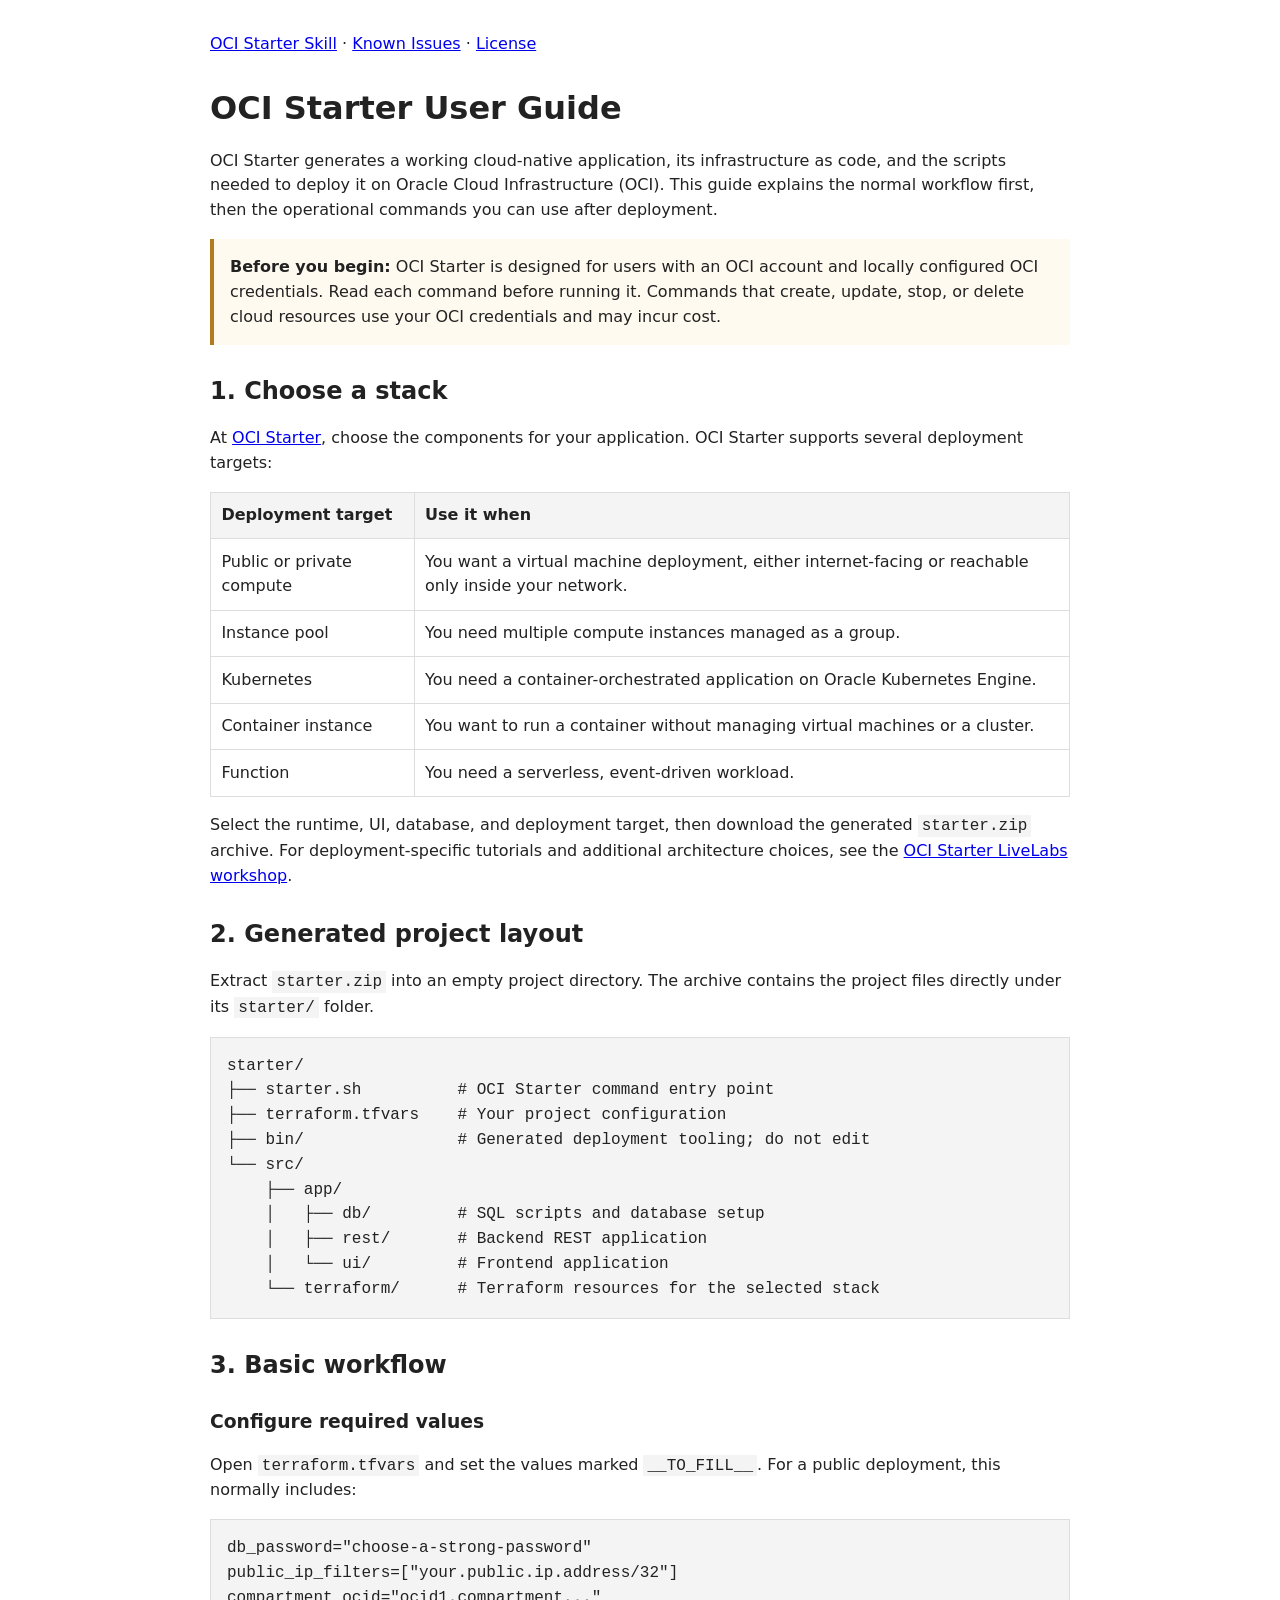
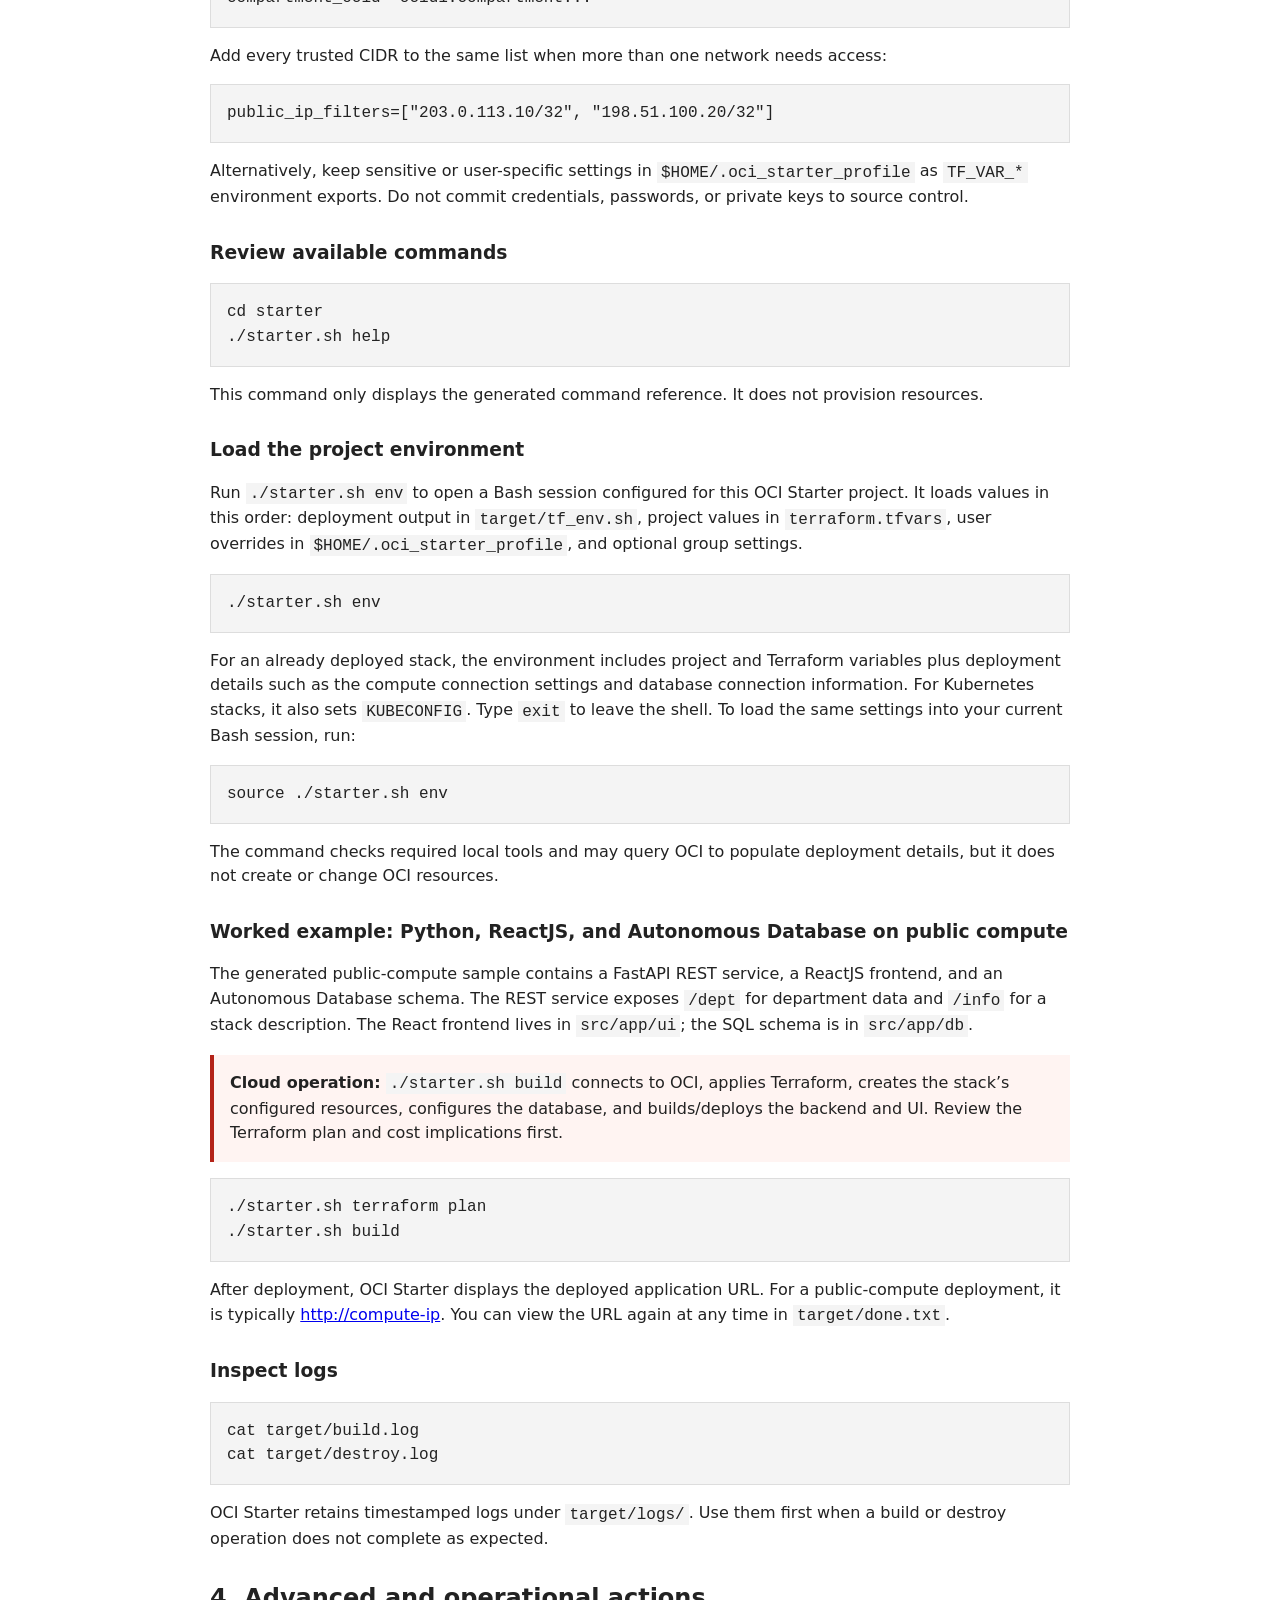
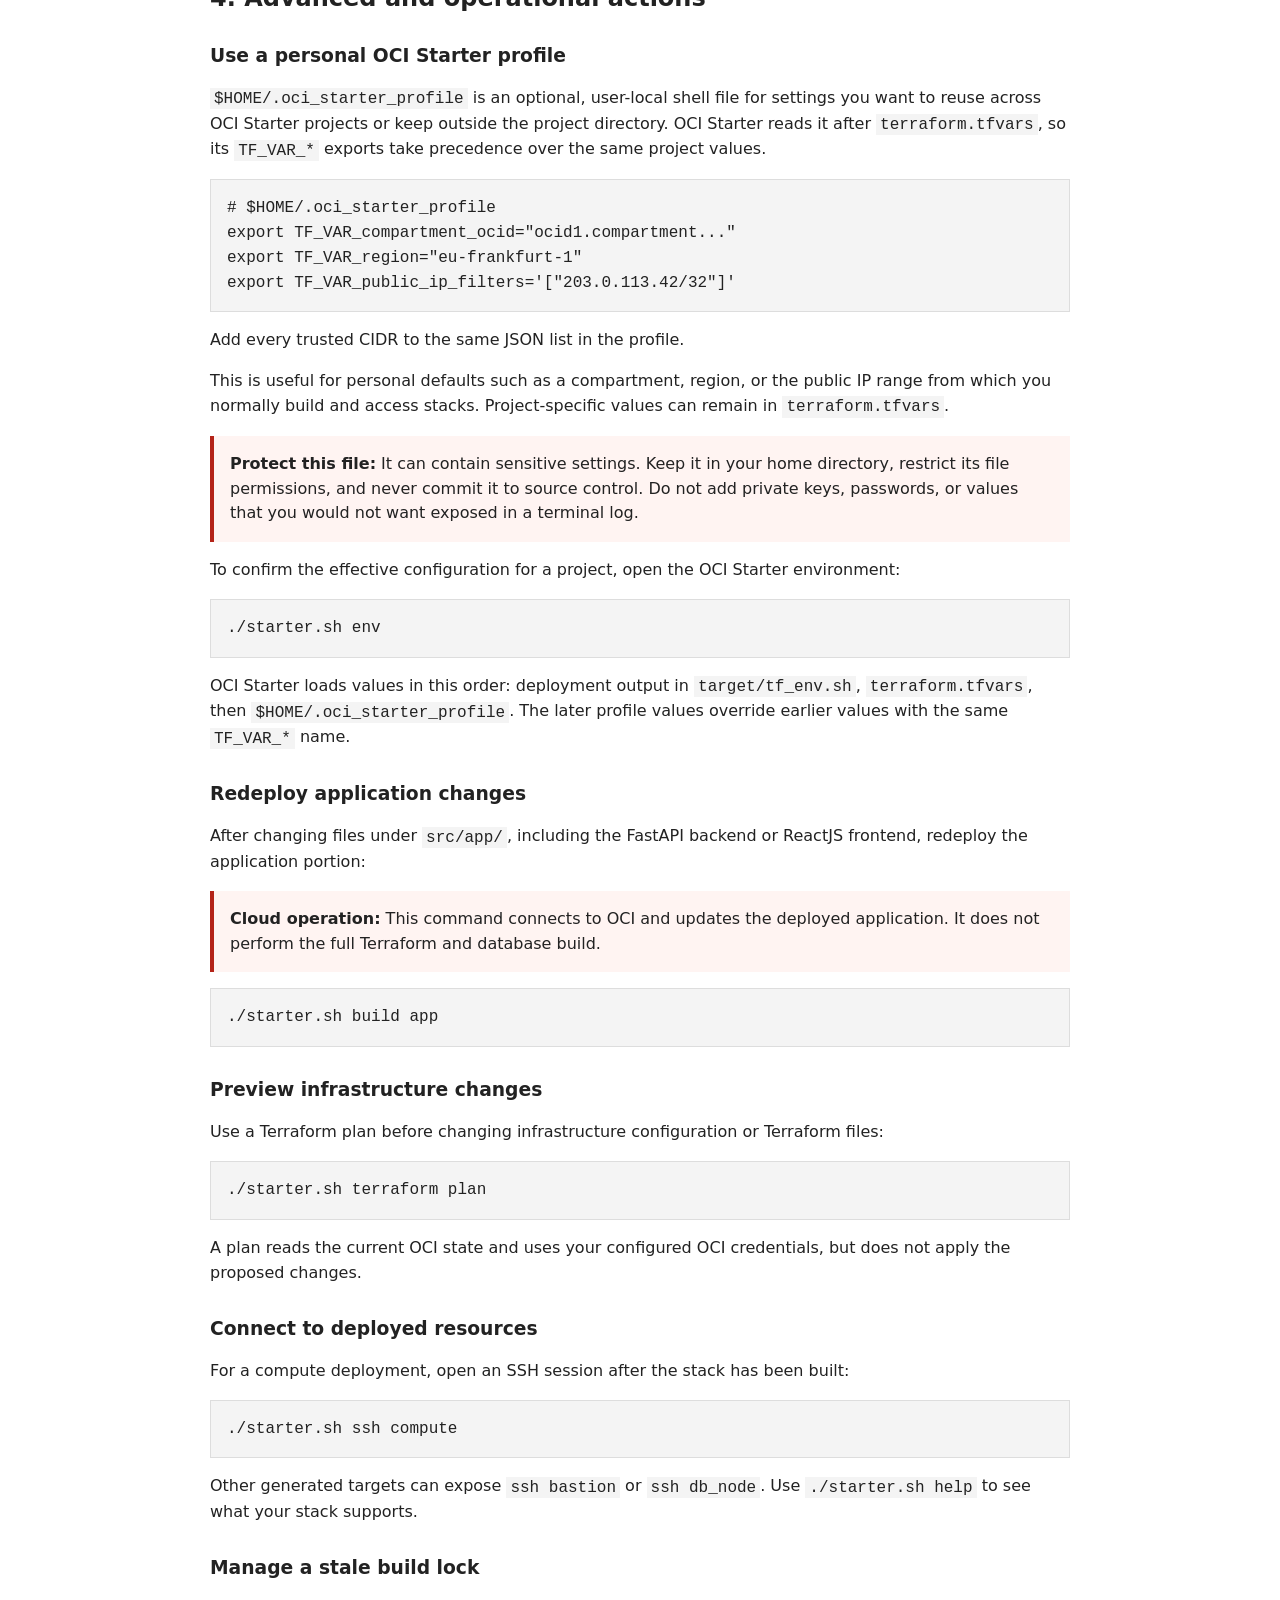
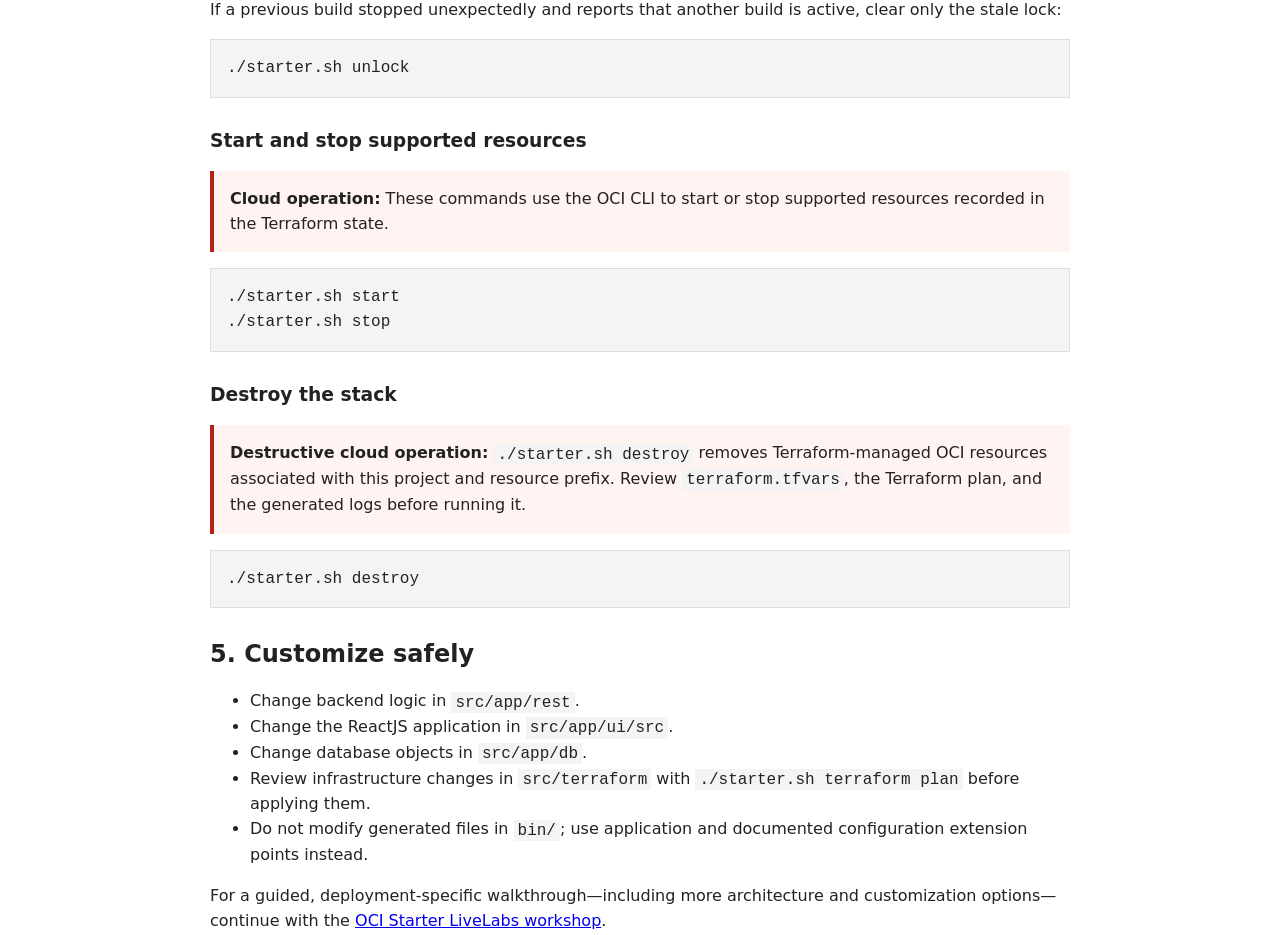
==== basis/user_guide/index.html @ 2899ec68 "v5.0" ====
<!doctype html>
<html lang="en">
<head>
  <meta charset="utf-8">
  <meta name="viewport" content="width=device-width, initial-scale=1">
  <title>OCI Starter User Guide</title>
  <style>
    body { max-width: 860px; margin: 2rem auto; padding: 0 1rem; font: 16px/1.55 system-ui, sans-serif; color: #222; }
    h1, h2, h3 { line-height: 1.2; margin-top: 2rem; }
    pre { overflow-x: auto; padding: 1rem; background: #f4f4f4; border: 1px solid #ddd; }
    code { font-family: ui-monospace, SFMono-Regular, Consolas, monospace; }
    :not(pre) > code { background: #f4f4f4; padding: .1em .25em; }
    .notice { padding: 1rem; border-left: 4px solid #b7791f; background: #fffaf0; }
    .warning { padding: 1rem; border-left: 4px solid #b42318; background: #fff4f2; }
    table { width: 100%; border-collapse: collapse; }
    th, td { padding: .65rem; text-align: left; vertical-align: top; border: 1px solid #ddd; }
    th { background: #f4f4f4; }
  </style>
</head>
<body>
  <p><a href="oci-starter-skill.html">OCI Starter Skill</a> · <a href="known_issues.html">Known Issues</a> · <a href="license.html">License</a></p>

  <h1>OCI Starter User Guide</h1>
  <p>OCI Starter generates a working cloud-native application, its infrastructure as code, and the scripts needed to deploy it on Oracle Cloud Infrastructure (OCI). This guide explains the normal workflow first, then the operational commands you can use after deployment.</p>

  <aside class="notice"><strong>Before you begin:</strong> OCI Starter is designed for users with an OCI account and locally configured OCI credentials. Read each command before running it. Commands that create, update, stop, or delete cloud resources use your OCI credentials and may incur cost.</aside>

  <h2>1. Choose a stack</h2>
  <p>At <a href="https://www.ocistarter.com/">OCI Starter</a>, choose the components for your application. OCI Starter supports several deployment targets:</p>
  <table>
    <thead><tr><th>Deployment target</th><th>Use it when</th></tr></thead>
    <tbody>
      <tr><td>Public or private compute</td><td>You want a virtual machine deployment, either internet-facing or reachable only inside your network.</td></tr>
      <tr><td>Instance pool</td><td>You need multiple compute instances managed as a group.</td></tr>
      <tr><td>Kubernetes</td><td>You need a container-orchestrated application on Oracle Kubernetes Engine.</td></tr>
      <tr><td>Container instance</td><td>You want to run a container without managing virtual machines or a cluster.</td></tr>
      <tr><td>Function</td><td>You need a serverless, event-driven workload.</td></tr>
    </tbody>
  </table>
  <p>Select the runtime, UI, database, and deployment target, then download the generated <code>starter.zip</code> archive. For deployment-specific tutorials and additional architecture choices, see the <a href="https://livelabs.oracle.com/pls/apex/r/dbpm/livelabs/view-workshop?wid=3857">OCI Starter LiveLabs workshop</a>.</p>

  <h2>2. Generated project layout</h2>
  <p>Extract <code>starter.zip</code> into an empty project directory. The archive contains the project files directly under its <code>starter/</code> folder.</p>
  <pre><code>starter/
├── starter.sh          # OCI Starter command entry point
├── terraform.tfvars    # Your project configuration
├── bin/                # Generated deployment tooling; do not edit
└── src/
    ├── app/
    │   ├── db/         # SQL scripts and database setup
    │   ├── rest/       # Backend REST application
    │   └── ui/         # Frontend application
    └── terraform/      # Terraform resources for the selected stack</code></pre>

  <h2>3. Basic workflow</h2>

  <h3>Configure required values</h3>
  <p>Open <code>terraform.tfvars</code> and set the values marked <code>__TO_FILL__</code>. For a public deployment, this normally includes:</p>
  <pre><code>db_password="choose-a-strong-password"
public_ip_filters=["your.public.ip.address/32"]
compartment_ocid="ocid1.compartment..."</code></pre>
  <p>Add every trusted CIDR to the same list when more than one network needs access:</p>
  <pre><code>public_ip_filters=["203.0.113.10/32", "198.51.100.20/32"]</code></pre>
  <p>Alternatively, keep sensitive or user-specific settings in <code>$HOME/.oci_starter_profile</code> as <code>TF_VAR_*</code> environment exports. Do not commit credentials, passwords, or private keys to source control.</p>

  <h3>Review available commands</h3>
  <pre><code>cd starter
./starter.sh help</code></pre>
  <p>This command only displays the generated command reference. It does not provision resources.</p>

  <h3>Load the project environment</h3>
  <p>Run <code>./starter.sh env</code> to open a Bash session configured for this OCI Starter project. It loads values in this order: deployment output in <code>target/tf_env.sh</code>, project values in <code>terraform.tfvars</code>, user overrides in <code>$HOME/.oci_starter_profile</code>, and optional group settings.</p>
  <pre><code>./starter.sh env</code></pre>
  <p>For an already deployed stack, the environment includes project and Terraform variables plus deployment details such as the compute connection settings and database connection information. For Kubernetes stacks, it also sets <code>KUBECONFIG</code>. Type <code>exit</code> to leave the shell. To load the same settings into your current Bash session, run:</p>
  <pre><code>source ./starter.sh env</code></pre>
  <p>The command checks required local tools and may query OCI to populate deployment details, but it does not create or change OCI resources.</p>

  <h3>Worked example: Python, ReactJS, and Autonomous Database on public compute</h3>
  <p>The generated public-compute sample contains a FastAPI REST service, a ReactJS frontend, and an Autonomous Database schema. The REST service exposes <code>/dept</code> for department data and <code>/info</code> for a stack description. The React frontend lives in <code>src/app/ui</code>; the SQL schema is in <code>src/app/db</code>.</p>

  <aside class="warning"><strong>Cloud operation:</strong> <code>./starter.sh build</code> connects to OCI, applies Terraform, creates the stack’s configured resources, configures the database, and builds/deploys the backend and UI. Review the Terraform plan and cost implications first.</aside>
  <pre><code>./starter.sh terraform plan
./starter.sh build</code></pre>
  <p>After deployment, OCI Starter displays the deployed application URL. For a public-compute deployment, it is typically <a href="http://compute-ip">http://compute-ip</a>. You can view the URL again at any time in <code>target/done.txt</code>.</p>

  <h3>Inspect logs</h3>
  <pre><code>cat target/build.log
cat target/destroy.log</code></pre>
  <p>OCI Starter retains timestamped logs under <code>target/logs/</code>. Use them first when a build or destroy operation does not complete as expected.</p>

  <h2>4. Advanced and operational actions</h2>

  <h3>Use a personal OCI Starter profile</h3>
  <p><code>$HOME/.oci_starter_profile</code> is an optional, user-local shell file for settings you want to reuse across OCI Starter projects or keep outside the project directory. OCI Starter reads it after <code>terraform.tfvars</code>, so its <code>TF_VAR_*</code> exports take precedence over the same project values.</p>
  <pre><code># $HOME/.oci_starter_profile
export TF_VAR_compartment_ocid="ocid1.compartment..."
export TF_VAR_region="eu-frankfurt-1"
export TF_VAR_public_ip_filters='["203.0.113.42/32"]'</code></pre>
  <p>Add every trusted CIDR to the same JSON list in the profile.</p>
  <p>This is useful for personal defaults such as a compartment, region, or the public IP range from which you normally build and access stacks. Project-specific values can remain in <code>terraform.tfvars</code>.</p>
  <aside class="warning"><strong>Protect this file:</strong> It can contain sensitive settings. Keep it in your home directory, restrict its file permissions, and never commit it to source control. Do not add private keys, passwords, or values that you would not want exposed in a terminal log.</aside>
  <p>To confirm the effective configuration for a project, open the OCI Starter environment:</p>
  <pre><code>./starter.sh env</code></pre>
  <p>OCI Starter loads values in this order: deployment output in <code>target/tf_env.sh</code>, <code>terraform.tfvars</code>, then <code>$HOME/.oci_starter_profile</code>. The later profile values override earlier values with the same <code>TF_VAR_*</code> name.</p>

  <h3>Redeploy application changes</h3>
  <p>After changing files under <code>src/app/</code>, including the FastAPI backend or ReactJS frontend, redeploy the application portion:</p>
  <aside class="warning"><strong>Cloud operation:</strong> This command connects to OCI and updates the deployed application. It does not perform the full Terraform and database build.</aside>
  <pre><code>./starter.sh build app</code></pre>

  <h3>Preview infrastructure changes</h3>
  <p>Use a Terraform plan before changing infrastructure configuration or Terraform files:</p>
  <pre><code>./starter.sh terraform plan</code></pre>
  <p>A plan reads the current OCI state and uses your configured OCI credentials, but does not apply the proposed changes.</p>

  <h3>Connect to deployed resources</h3>
  <p>For a compute deployment, open an SSH session after the stack has been built:</p>
  <pre><code>./starter.sh ssh compute</code></pre>
  <p>Other generated targets can expose <code>ssh bastion</code> or <code>ssh db_node</code>. Use <code>./starter.sh help</code> to see what your stack supports.</p>

  <h3>Manage a stale build lock</h3>
  <p>If a previous build stopped unexpectedly and reports that another build is active, clear only the stale lock:</p>
  <pre><code>./starter.sh unlock</code></pre>

  <h3>Start and stop supported resources</h3>
  <aside class="warning"><strong>Cloud operation:</strong> These commands use the OCI CLI to start or stop supported resources recorded in the Terraform state.</aside>
  <pre><code>./starter.sh start
./starter.sh stop</code></pre>

  <h3>Destroy the stack</h3>
  <aside class="warning"><strong>Destructive cloud operation:</strong> <code>./starter.sh destroy</code> removes Terraform-managed OCI resources associated with this project and resource prefix. Review <code>terraform.tfvars</code>, the Terraform plan, and the generated logs before running it.</aside>
  <pre><code>./starter.sh destroy</code></pre>

  <h2>5. Customize safely</h2>
  <ul>
    <li>Change backend logic in <code>src/app/rest</code>.</li>
    <li>Change the ReactJS application in <code>src/app/ui/src</code>.</li>
    <li>Change database objects in <code>src/app/db</code>.</li>
    <li>Review infrastructure changes in <code>src/terraform</code> with <code>./starter.sh terraform plan</code> before applying them.</li>
    <li>Do not modify generated files in <code>bin/</code>; use application and documented configuration extension points instead.</li>
  </ul>

  <p>For a guided, deployment-specific walkthrough—including more architecture and customization options—continue with the <a href="https://livelabs.oracle.com/pls/apex/r/dbpm/livelabs/view-workshop?wid=3857">OCI Starter LiveLabs workshop</a>.</p>
</body>
</html>
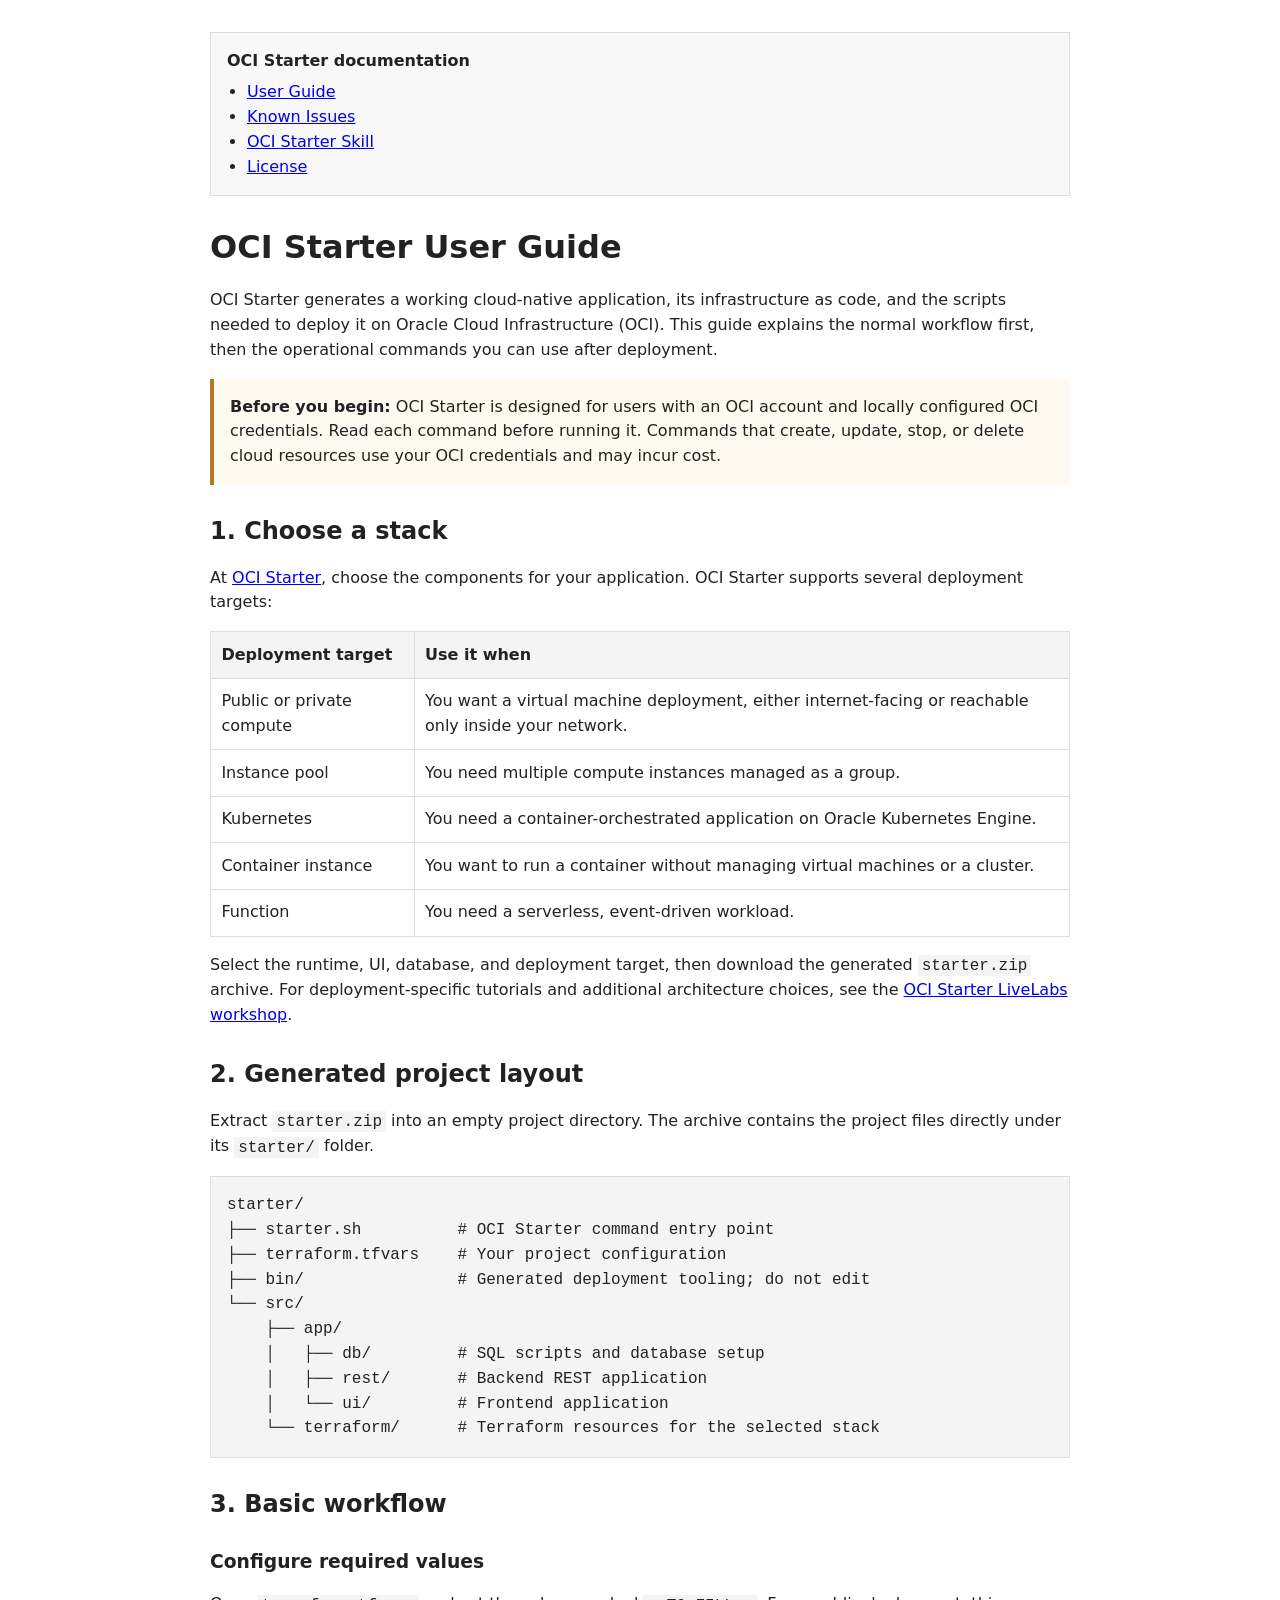
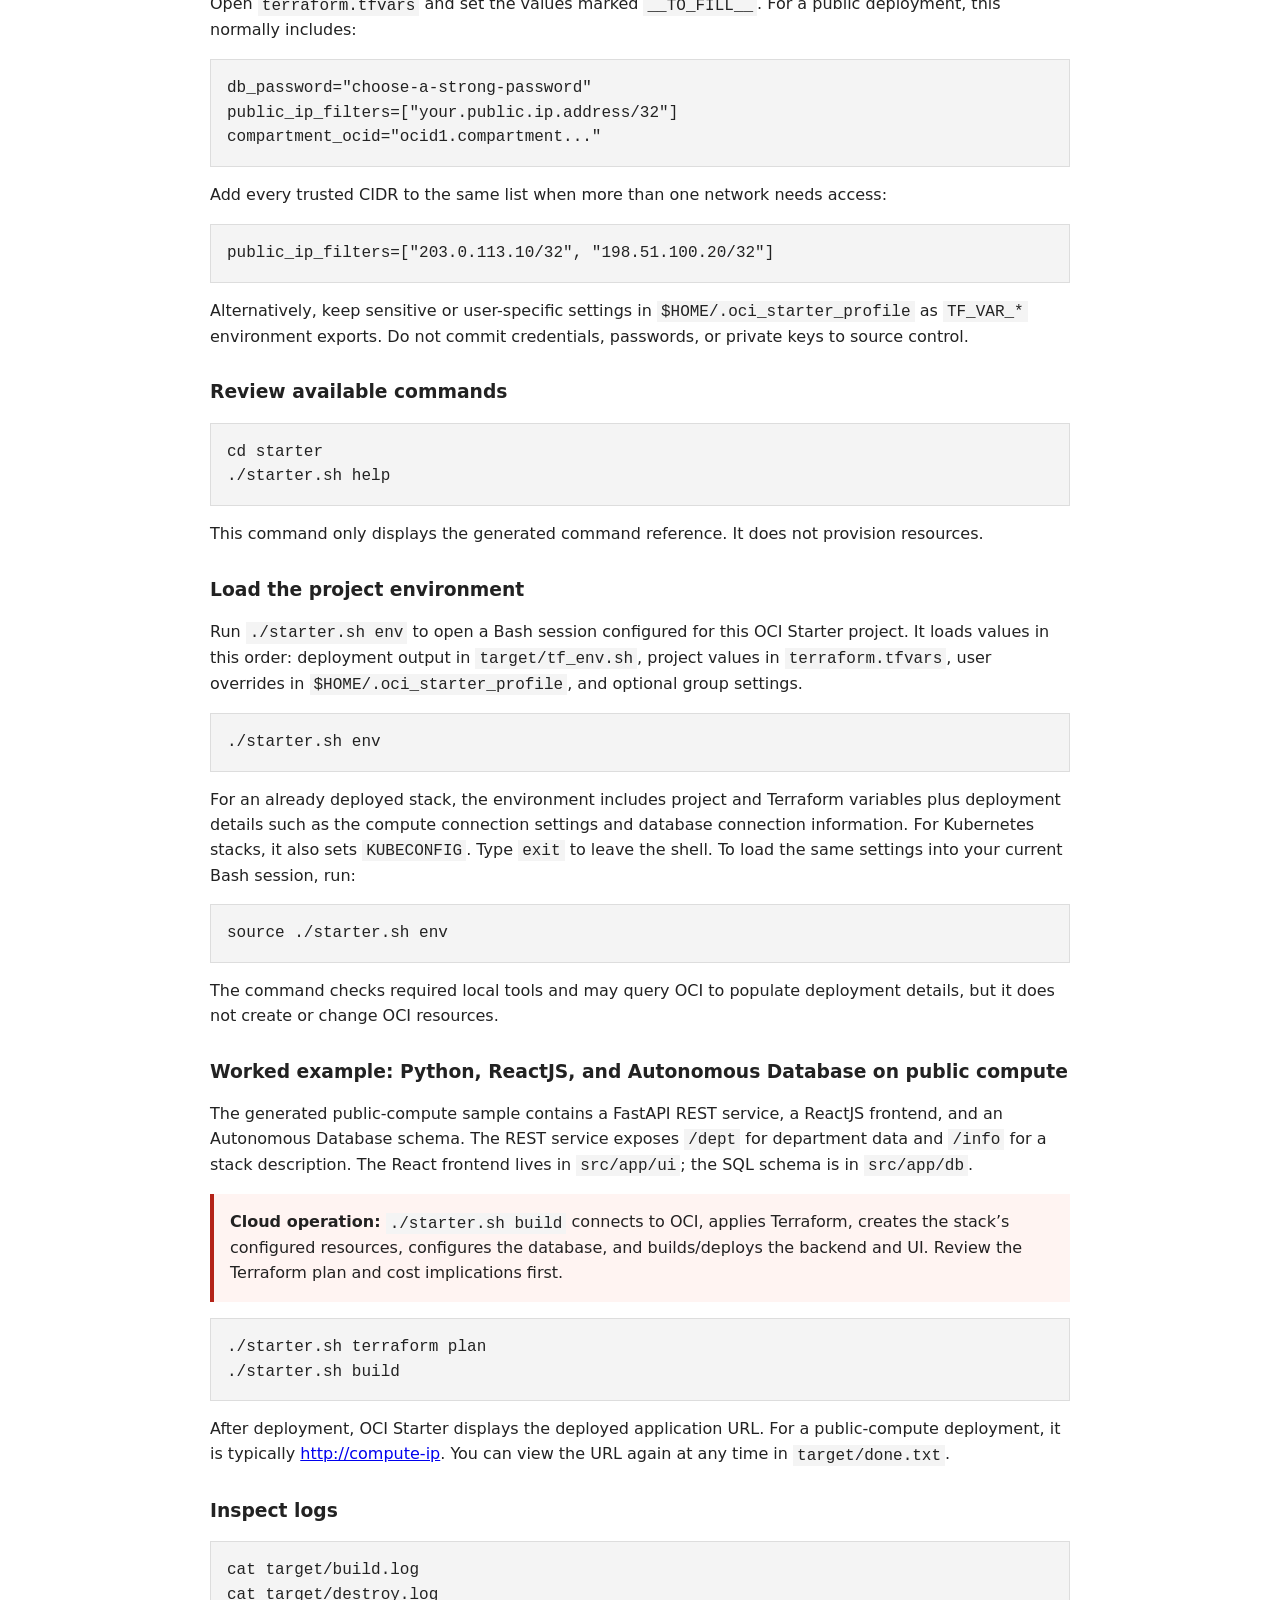
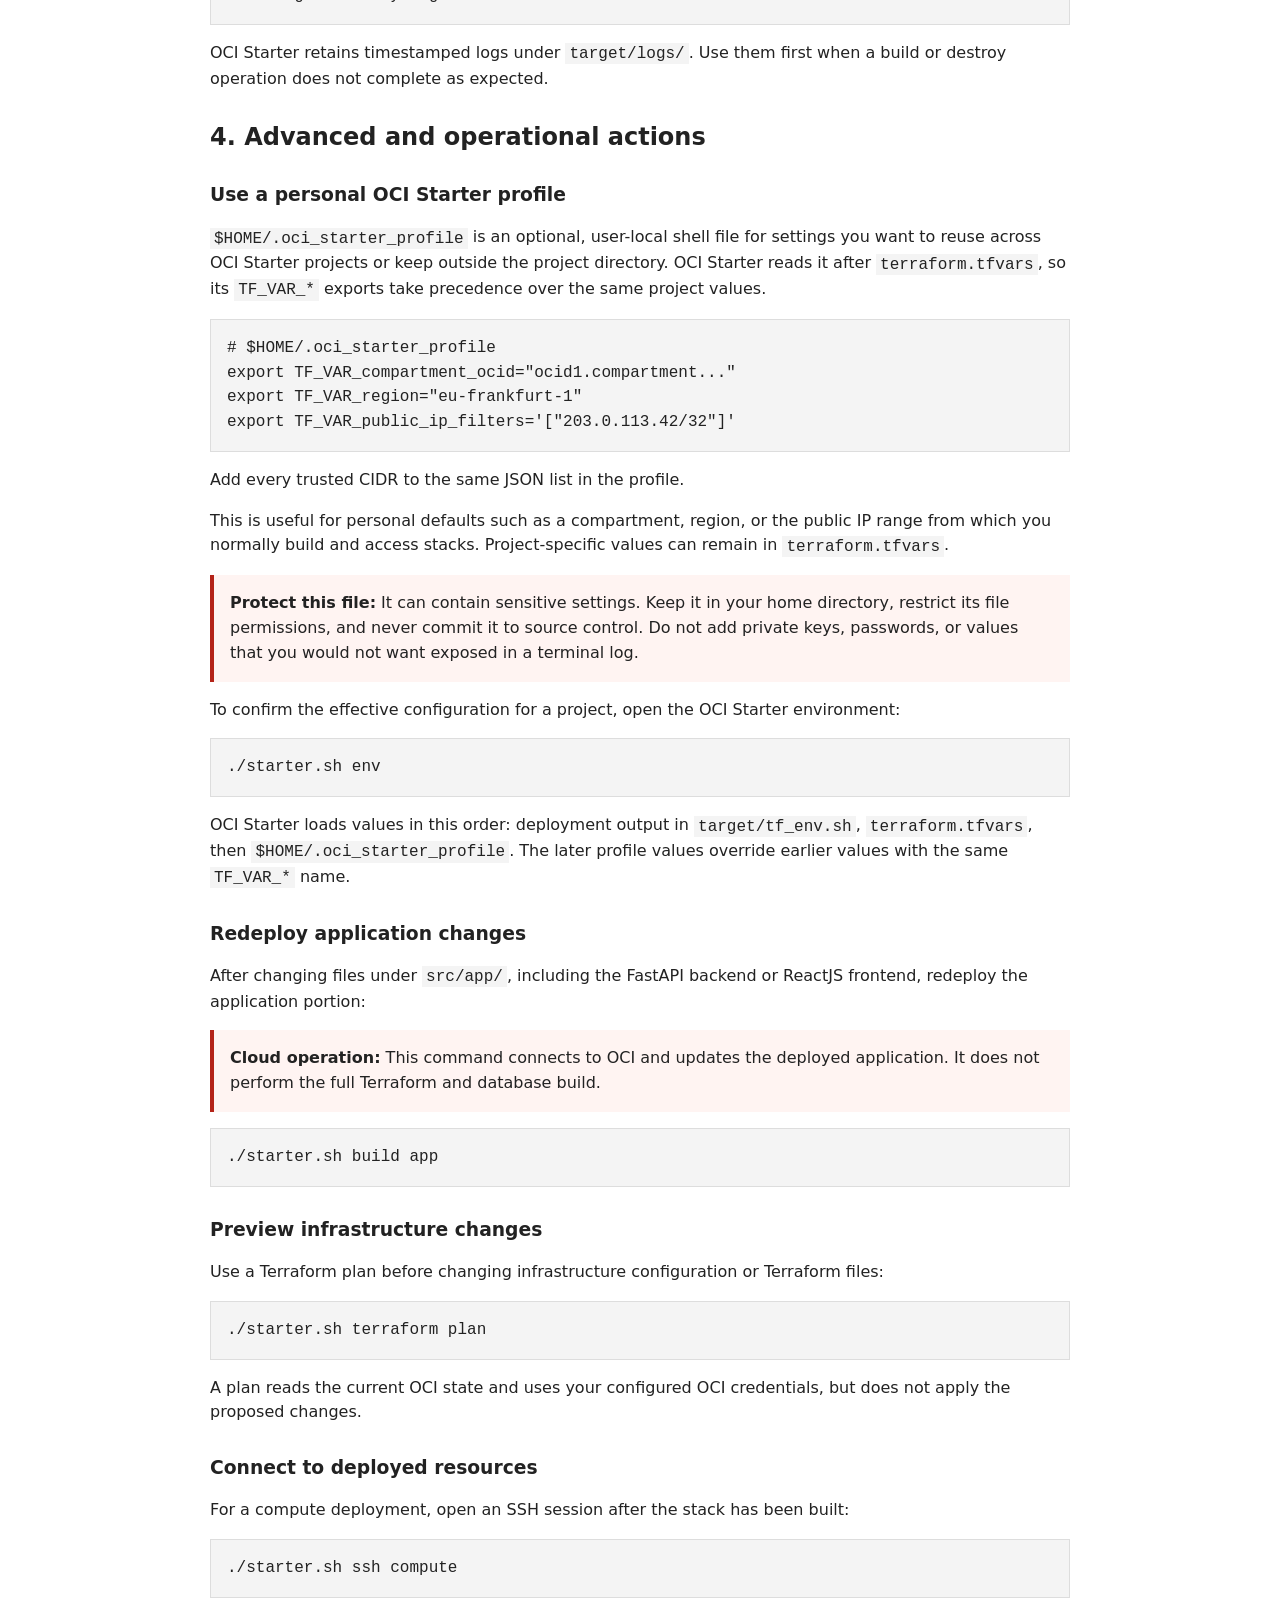
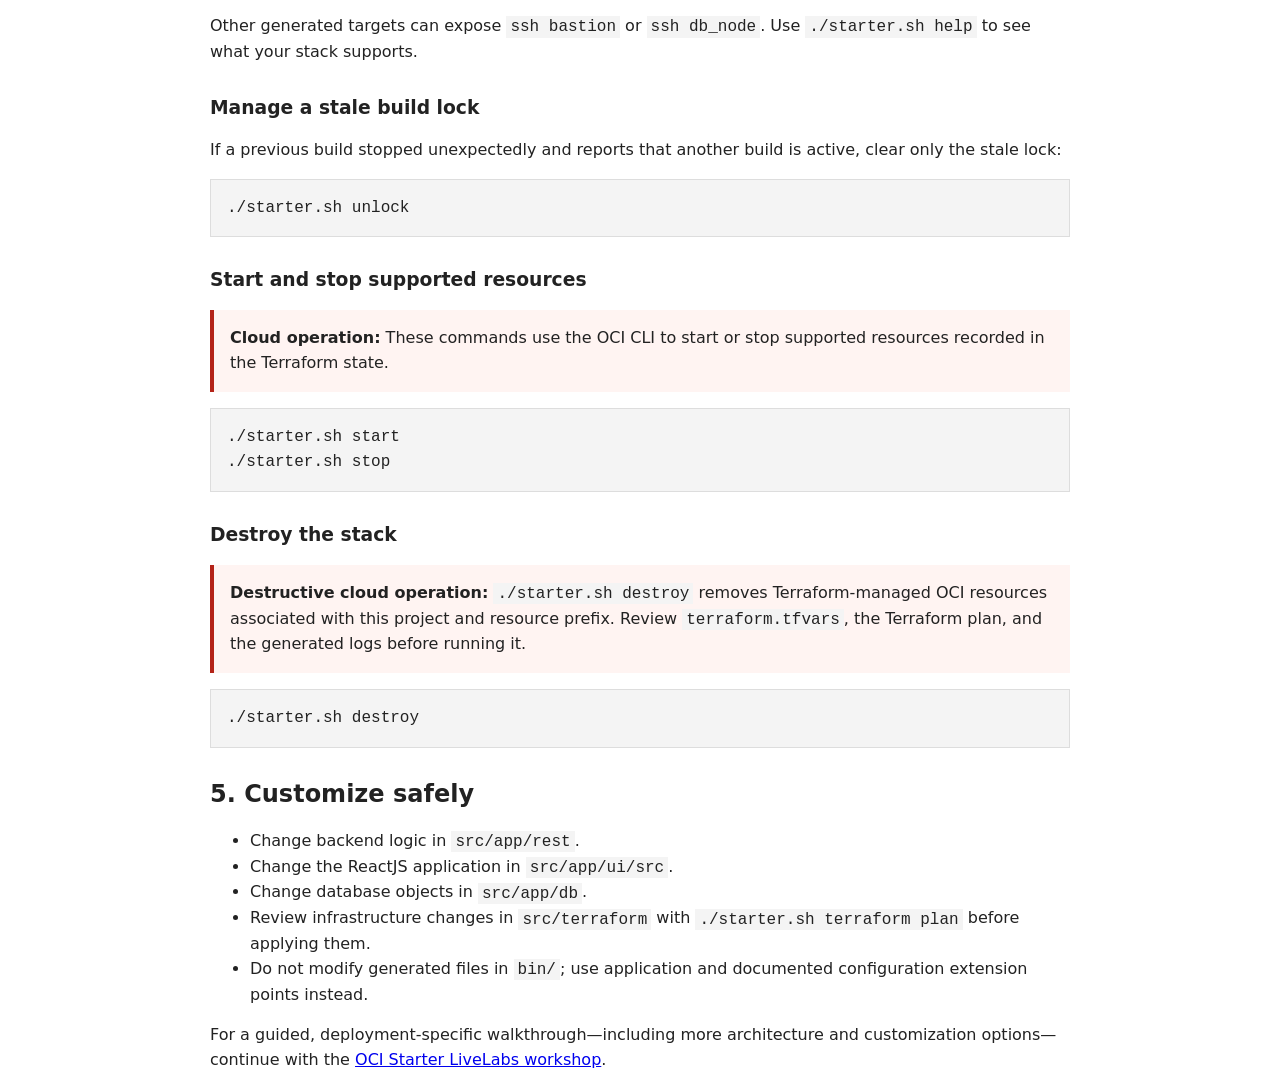
==== commit 3c3b1a58: "v5.0" ====
--- a/basis/user_guide/index.html
+++ b/basis/user_guide/index.html
@@ -12,13 +12,24 @@
     :not(pre) > code { background: #f4f4f4; padding: .1em .25em; }
     .notice { padding: 1rem; border-left: 4px solid #b7791f; background: #fffaf0; }
     .warning { padding: 1rem; border-left: 4px solid #b42318; background: #fff4f2; }
+    .guide-nav { margin: 0 0 2rem; padding: 1rem; border: 1px solid #ddd; background: #f8f8f8; }
+    .guide-nav strong { display: block; margin-bottom: .4rem; }
+    .guide-nav ul { margin: 0; padding-left: 1.25rem; }
     table { width: 100%; border-collapse: collapse; }
     th, td { padding: .65rem; text-align: left; vertical-align: top; border: 1px solid #ddd; }
     th { background: #f4f4f4; }
   </style>
 </head>
 <body>
-  <p><a href="oci-starter-skill.html">OCI Starter Skill</a> · <a href="known_issues.html">Known Issues</a> · <a href="license.html">License</a></p>
+  <nav class="guide-nav" aria-label="User guide pages">
+    <strong>OCI Starter documentation</strong>
+    <ul>
+      <li><a href="index.html" aria-current="page">User Guide</a></li>
+      <li><a href="known_issues.html">Known Issues</a></li>
+      <li><a href="oci-starter-skill.html">OCI Starter Skill</a></li>
+      <li><a href="license.html">License</a></li>
+    </ul>
+  </nav>
 
   <h1>OCI Starter User Guide</h1>
   <p>OCI Starter generates a working cloud-native application, its infrastructure as code, and the scripts needed to deploy it on Oracle Cloud Infrastructure (OCI). This guide explains the normal workflow first, then the operational commands you can use after deployment.</p>
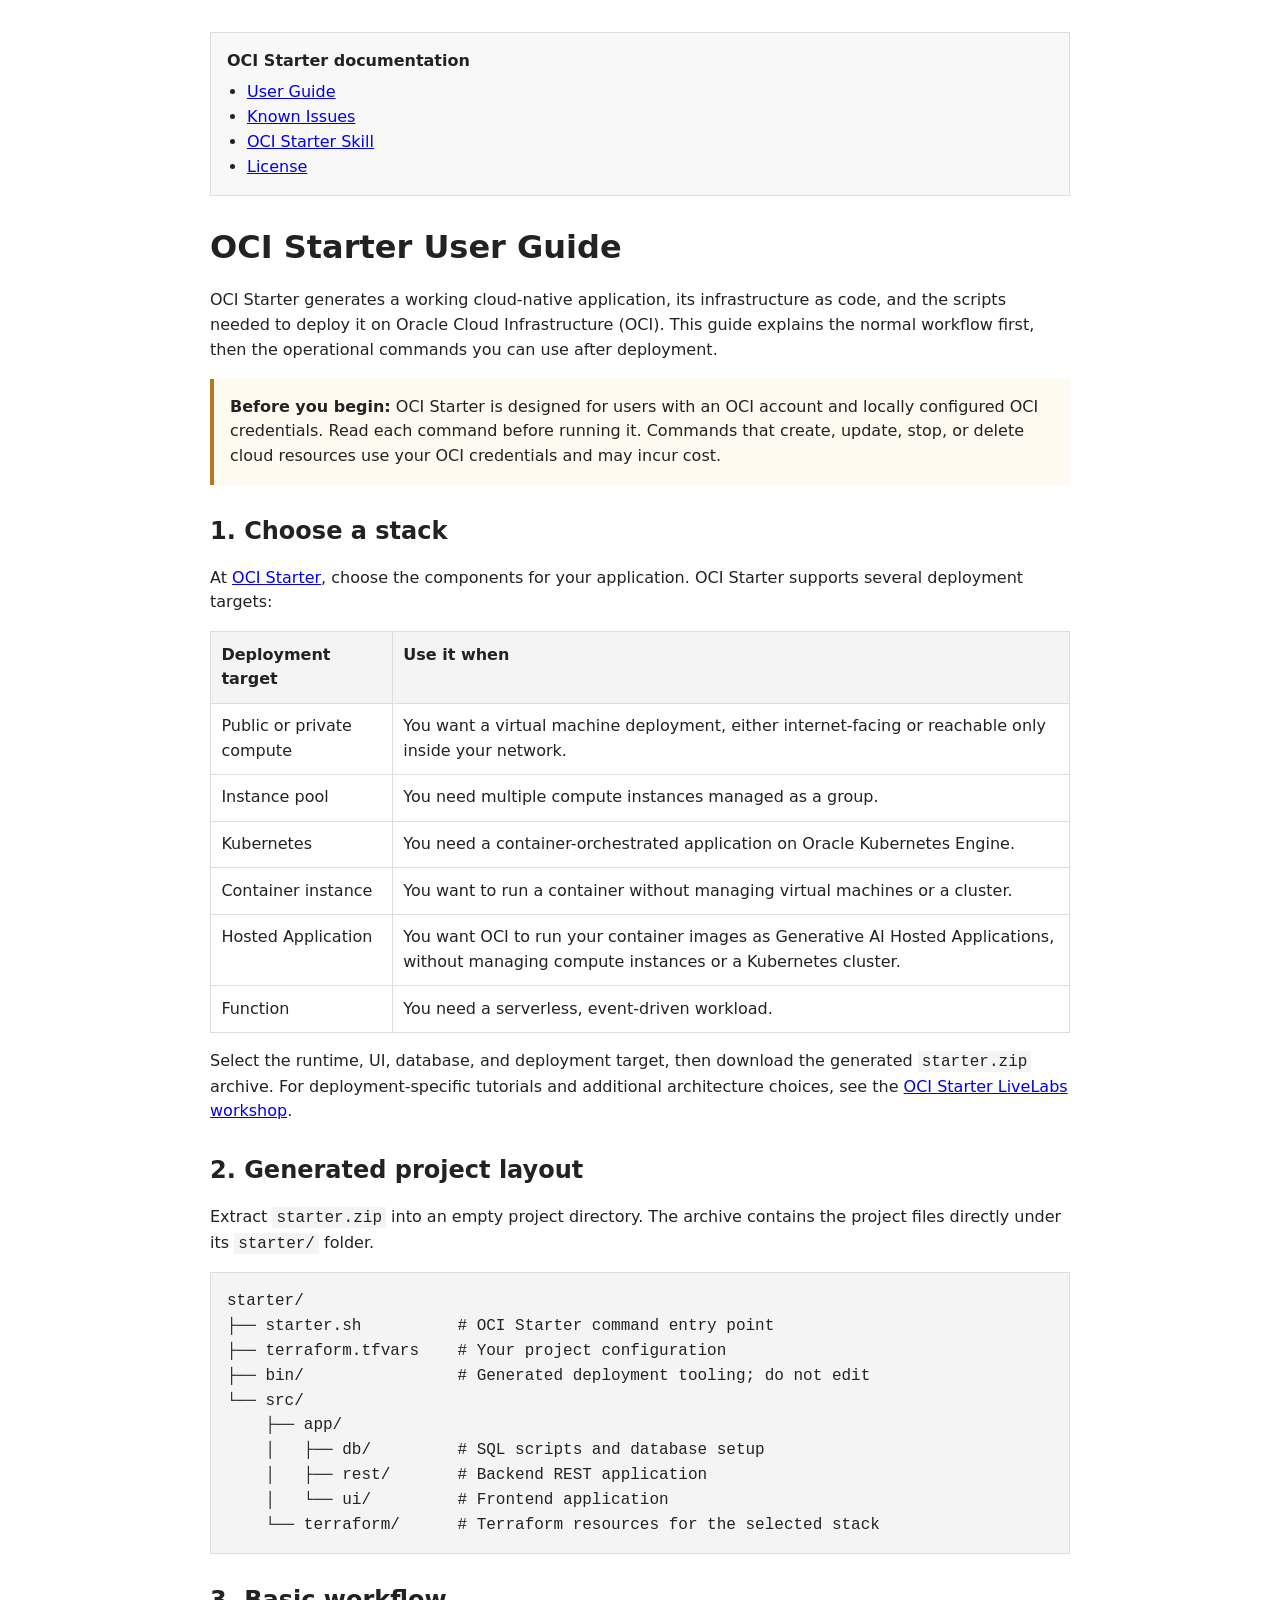
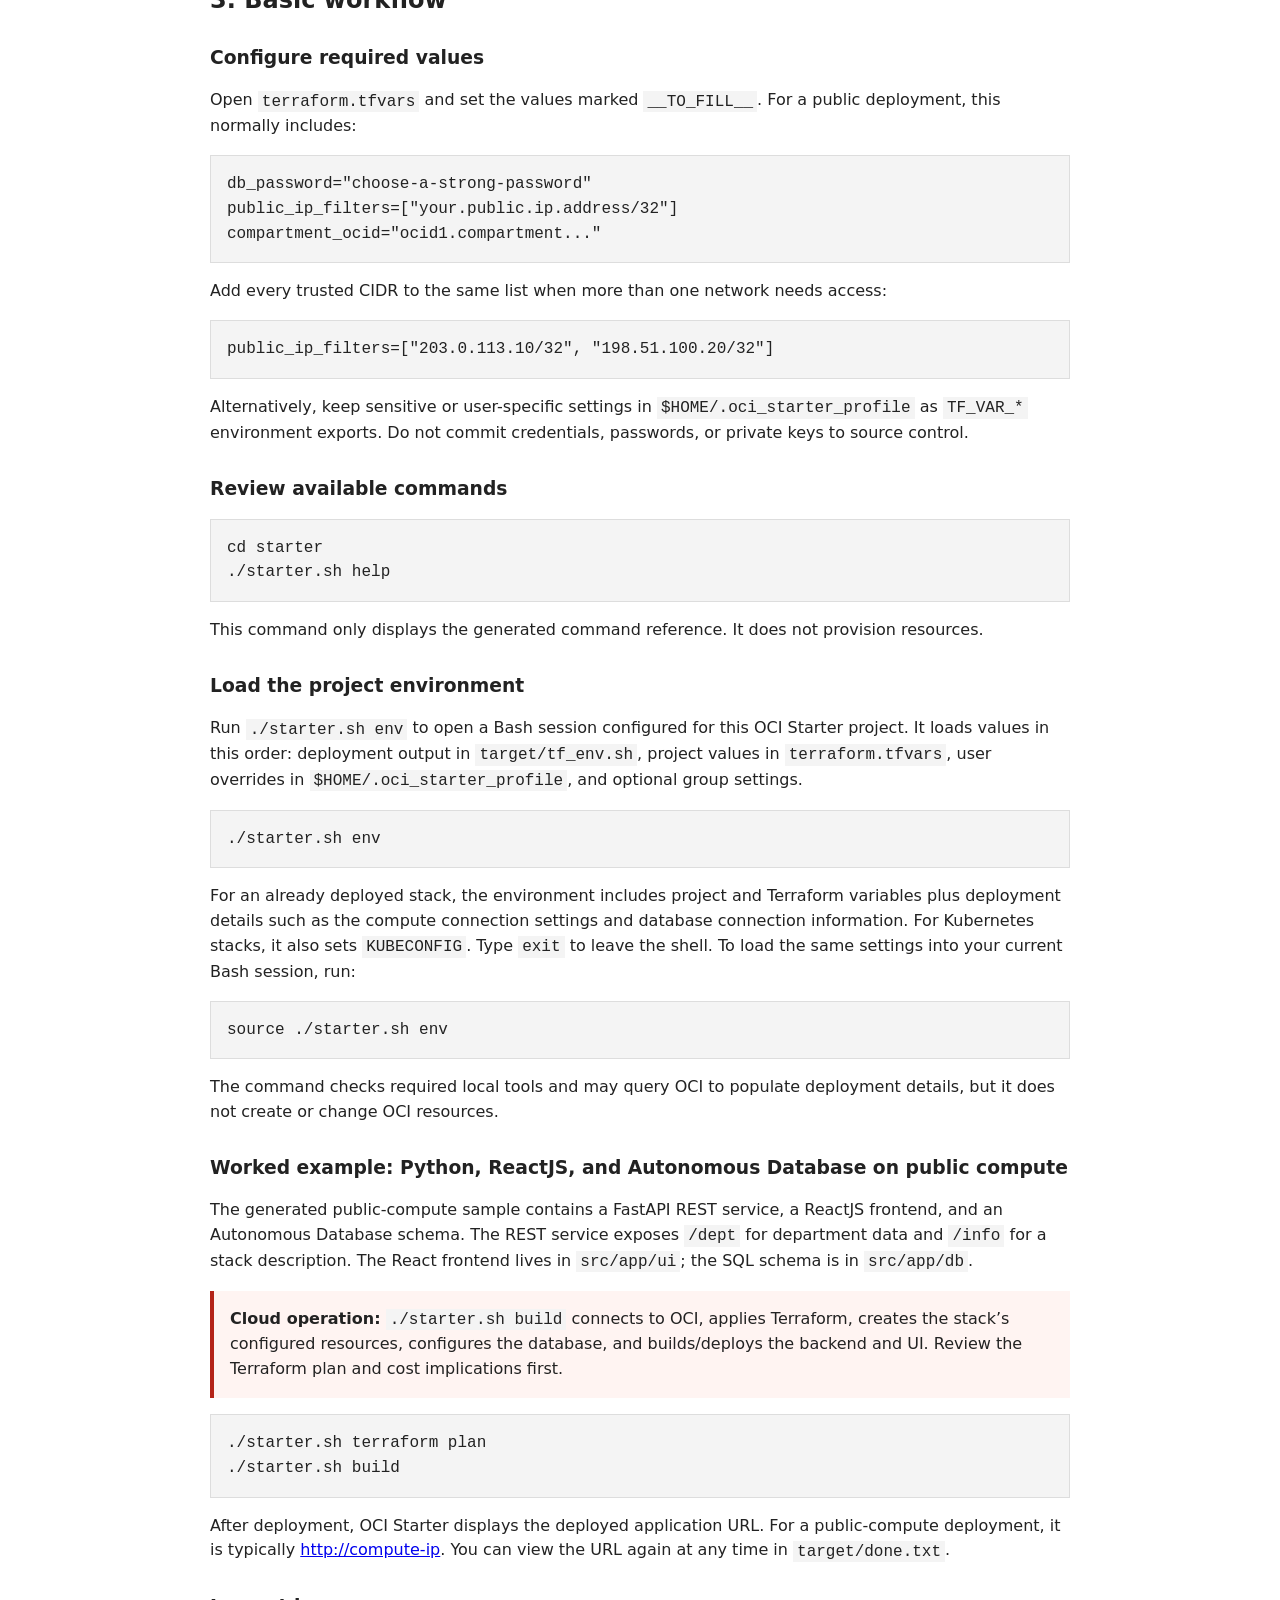
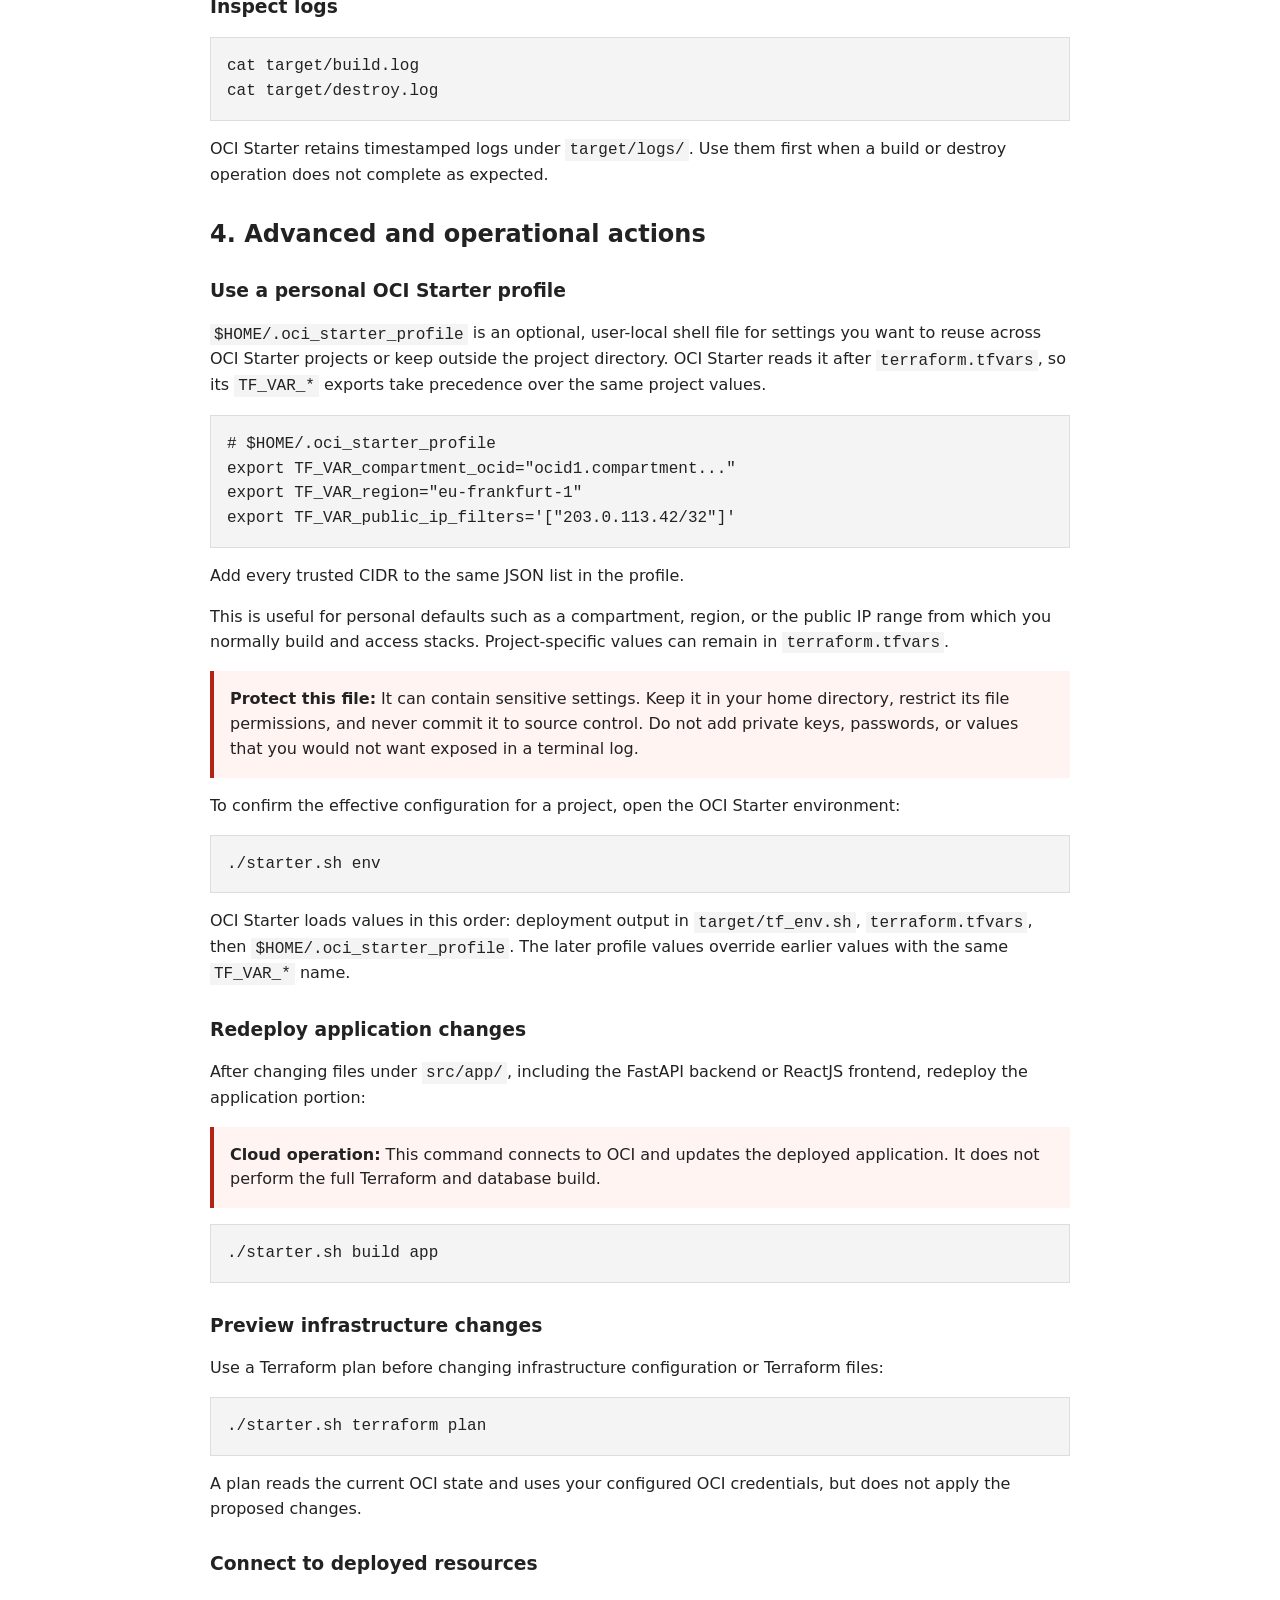
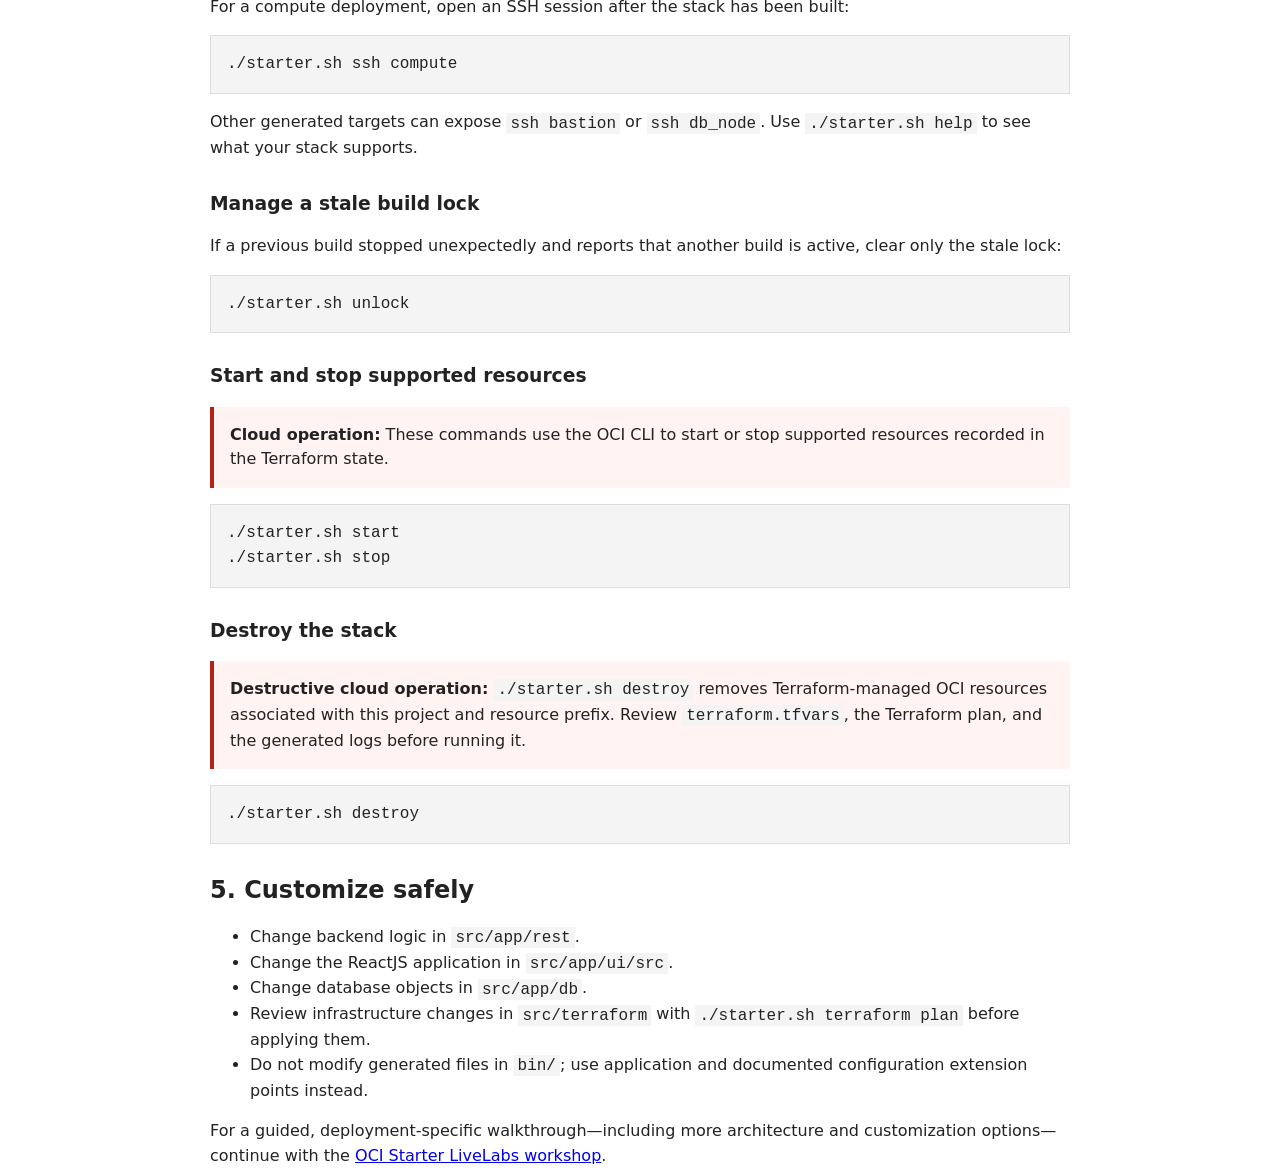
==== commit c66fef22: "v5.0" ====
--- a/basis/user_guide/index.html
+++ b/basis/user_guide/index.html
@@ -45,6 +45,7 @@
       <tr><td>Instance pool</td><td>You need multiple compute instances managed as a group.</td></tr>
       <tr><td>Kubernetes</td><td>You need a container-orchestrated application on Oracle Kubernetes Engine.</td></tr>
       <tr><td>Container instance</td><td>You want to run a container without managing virtual machines or a cluster.</td></tr>
+      <tr><td>Hosted Application</td><td>You want OCI to run your container images as Generative AI Hosted Applications, without managing compute instances or a Kubernetes cluster.</td></tr>
       <tr><td>Function</td><td>You need a serverless, event-driven workload.</td></tr>
     </tbody>
   </table>
